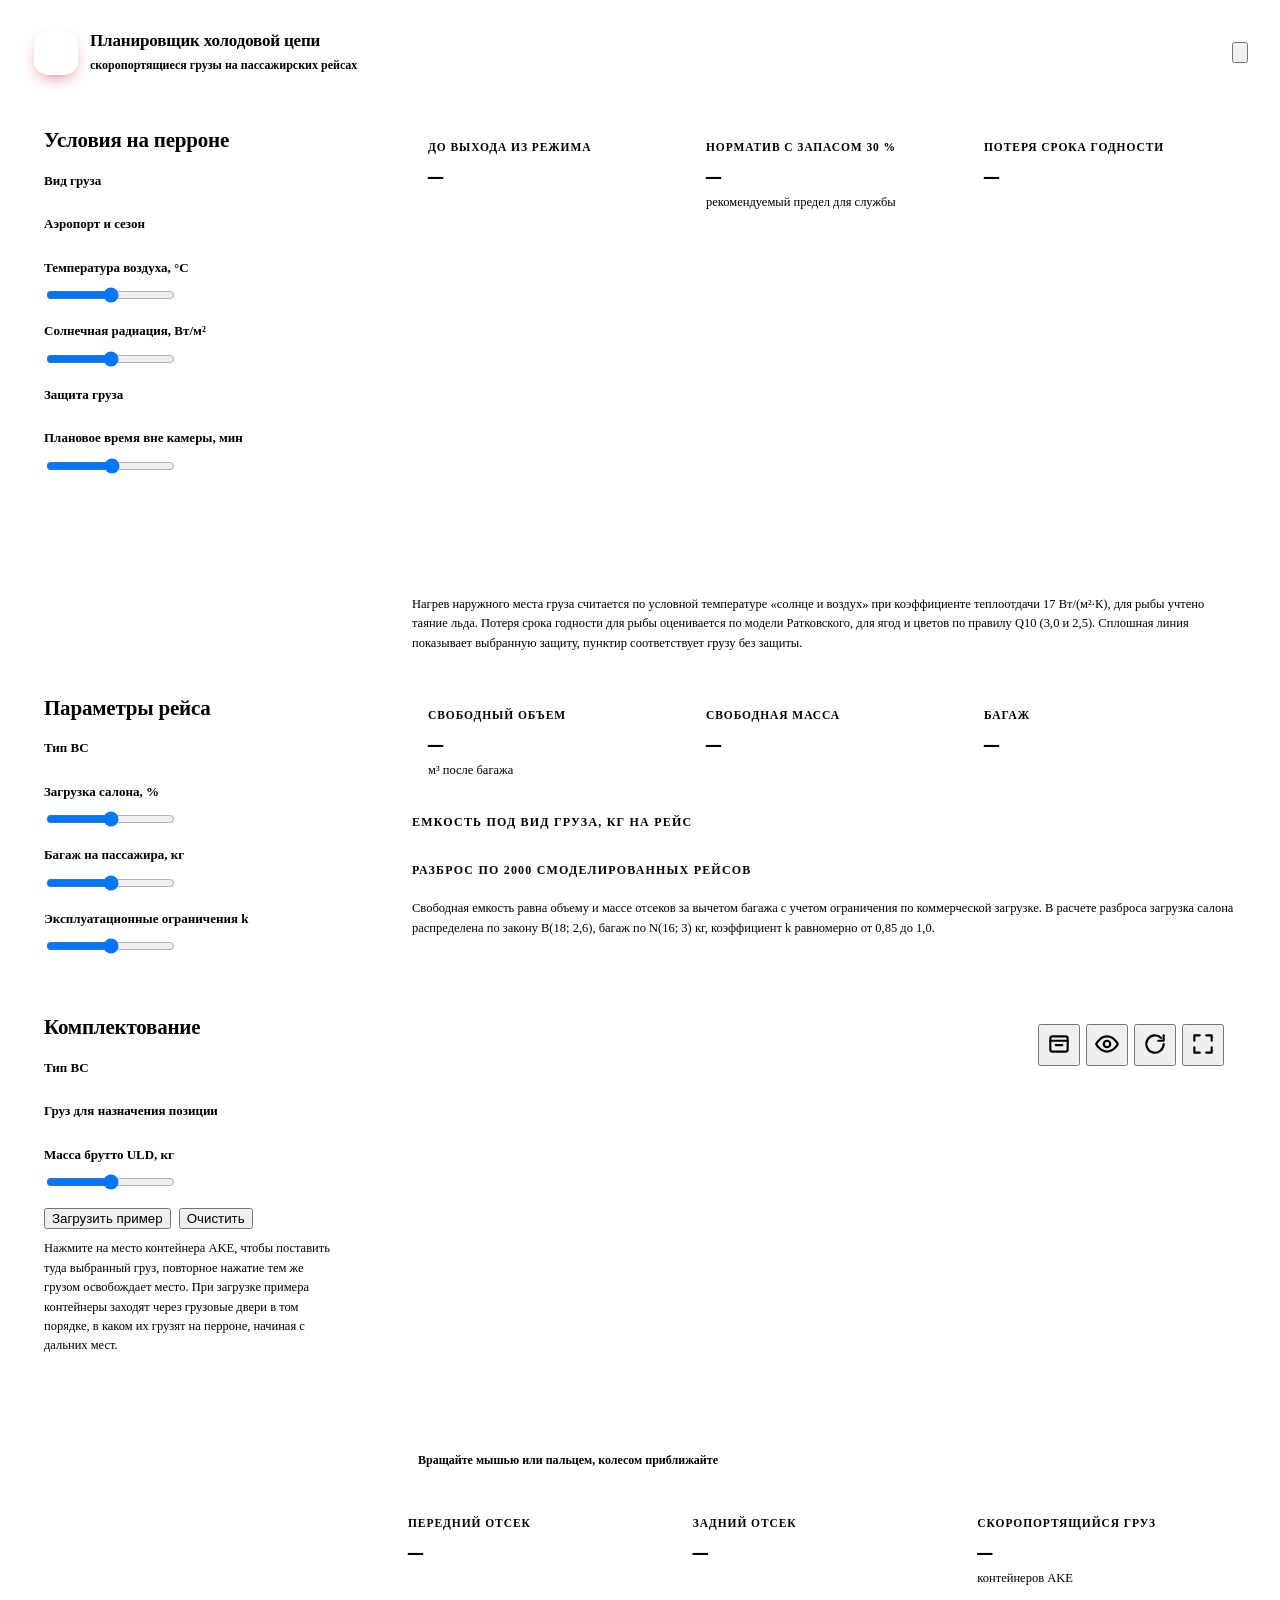
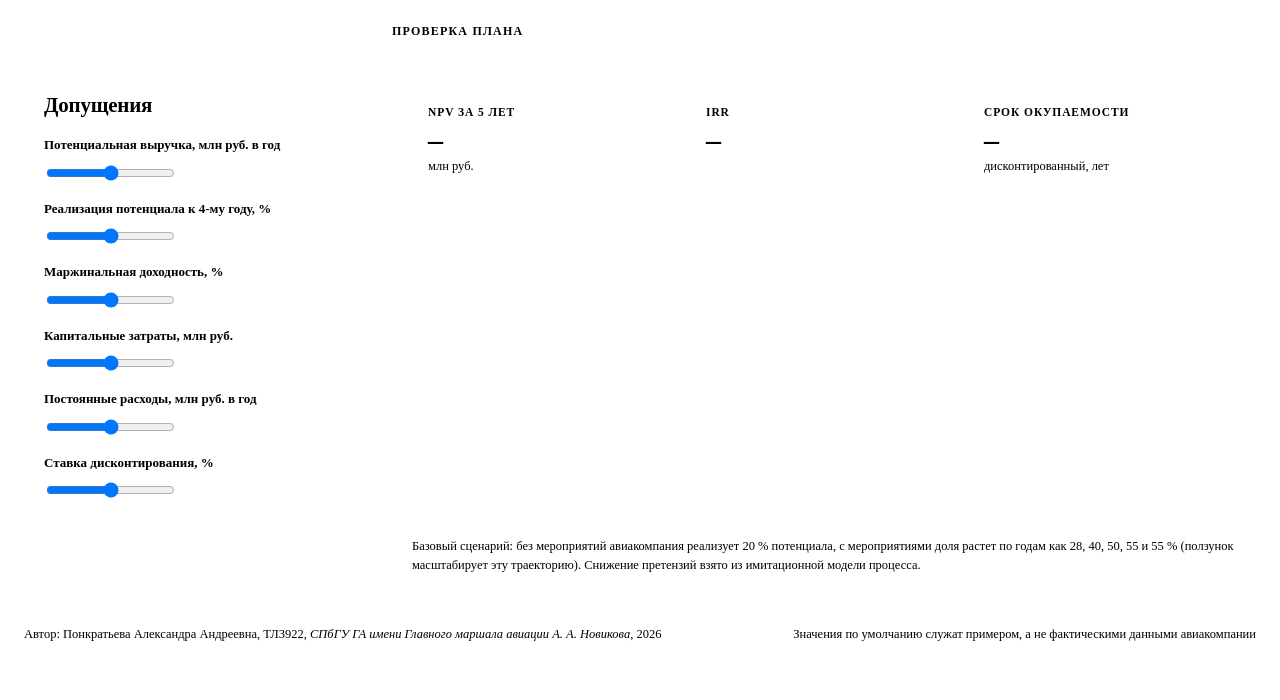
==== planner.html @ 1cc05f83 "Add files via upload" ====
<!doctype html>
<html lang="ru">
<head>
<meta charset="utf-8">
<meta name="viewport" content="width=device-width, initial-scale=1, viewport-fit=cover">
<title>Планировщик холодовой цепи</title>
<meta name="description" content="Допустимое время скоропортящегося груза на перроне, свободная емкость рейса, трехмерный план загрузки с проверкой совместимости и экономика внедрения.">
<link rel="icon" href="favicon.svg" type="image/svg+xml">
<link rel="stylesheet" href="assets/base.css">
<style>
body{background:var(--bg);color:var(--ink);font-size:15px;line-height:1.5;min-height:100vh}
/* мягкий фон, чтобы стеклу было что преломлять */
body::before{content:"";position:fixed;inset:0;z-index:-1;pointer-events:none;
  background:radial-gradient(50% 40% at 10% 0%,var(--bg-2),transparent 70%),radial-gradient(40% 40% at 100% 30%,var(--bg-2),transparent 70%),var(--bg)}
.wrap{max-width:1240px;margin:0 auto;padding:max(14px,env(safe-area-inset-top)) max(16px,env(safe-area-inset-right)) 48px max(16px,env(safe-area-inset-left))}

header.top{position:sticky;top:10px;z-index:20;display:flex;flex-wrap:wrap;align-items:center;justify-content:space-between;gap:12px 18px;
  padding:8px 8px 8px 10px;border-radius:30px;margin-bottom:22px}
.brandlink{display:flex;align-items:center;gap:12px;text-decoration:none;color:inherit;min-width:0}
.badge{width:44px;height:44px;flex:none;border-radius:14px;background:var(--brand);display:grid;place-items:center;box-shadow:0 6px 16px -6px rgba(206,31,44,.7)}
.badge svg{width:34px;height:34px;overflow:visible}
.badge .ring,.badge .flake{fill:none;stroke:var(--brand-ink);stroke-linecap:round;stroke-linejoin:round}
.badge .ring{stroke-width:4.5;stroke-dasharray:100;stroke-dashoffset:100;animation:draw 1.2s .1s cubic-bezier(.65,0,.25,1) forwards}
.badge .flake{stroke-width:3.4;stroke-dasharray:100;stroke-dashoffset:100;animation:draw .9s .5s cubic-bezier(.65,0,.25,1) forwards}
.badge .plane{fill:#fff;transform-box:view-box;transform-origin:32px 32px;animation:orbit 1.3s cubic-bezier(.55,0,.2,1) both}
@keyframes draw{to{stroke-dashoffset:0}}
@keyframes orbit{from{transform:rotate(-360deg)}to{transform:rotate(0)}}
.brandlink .t{font-weight:800;font-size:17px;line-height:1.15;letter-spacing:-.01em}
.brandlink .s{font-size:12px;color:var(--muted);font-weight:600}
.tools{display:flex;gap:8px;align-items:center}
@media (max-width:900px){header.top{position:static;border-radius:26px;flex-wrap:wrap} .brandlink{flex:1} #tabs{order:3;width:100%;justify-content:center}}
@media (max-width:480px){.brandlink .s{display:none}}

section.view{display:grid;grid-template-columns:minmax(270px,350px) minmax(0,1fr);gap:18px}
section.view.wide{grid-template-columns:minmax(270px,330px) minmax(0,1fr)}
@media (max-width:860px){section.view,section.view.wide{grid-template-columns:minmax(0,1fr)}}
.panel{background:var(--panel);border-radius:28px;padding:20px;min-width:0;box-shadow:0 0 0 1px var(--line),0 20px 40px -30px rgba(0,0,0,.35);
  -webkit-backdrop-filter:blur(20px);backdrop-filter:blur(20px)}
.panel h2{font-weight:800;font-size:21px;margin:0 0 14px;letter-spacing:-.01em}
.panel h3{font-weight:700;font-size:12px;margin:20px 0 10px;color:var(--muted);text-transform:uppercase;letter-spacing:.1em}
.field{display:grid;gap:8px;margin-bottom:16px}
.field>label,.field>.lab{font-size:13px;color:var(--muted);font-weight:600}
.field .row{display:flex;gap:12px;align-items:center}
.val{font-size:14px;font-weight:700;min-width:70px;text-align:right}
.gseg.col{display:grid;grid-template-columns:1fr;border-radius:24px}
.gseg.col button{justify-content:flex-start;white-space:normal;text-align:left;line-height:1.25;padding:8px 14px}
.gseg.grid2{display:grid;grid-template-columns:1fr 1fr}
.gseg.grid2 button{justify-content:center}

.kpis{display:grid;grid-template-columns:repeat(auto-fit,minmax(160px,1fr));gap:10px;margin-bottom:16px}
.kpi{border-radius:22px;padding:14px 16px;background:var(--soft)}
.kpi .k{font-size:11.5px;color:var(--muted);text-transform:uppercase;letter-spacing:.08em;font-weight:700}
.kpi .v{font-size:30px;font-weight:800;line-height:1.15;letter-spacing:-.02em;margin-top:2px}
.kpi .s{font-size:12.5px;color:var(--muted);font-weight:500}
.pill{display:inline-block;font-size:12px;font-weight:700;padding:2px 9px;border-radius:999px;margin-left:4px}
.pill.ok{background:var(--ok-soft);color:var(--ok)} .pill.warn{background:var(--warn-soft);color:var(--warn)} .pill.bad{background:var(--bad-soft);color:var(--bad)}
.chart{width:100%;height:auto;display:block}
.chart text{fill:var(--muted);font-family:var(--font);font-size:11.5px;font-weight:600}
.chart .grid{stroke:var(--line);stroke-width:1}
.chart .axis{stroke:var(--line-2);stroke-width:1}
.note{font-size:12.5px;color:var(--muted);margin:10px 0 0;line-height:1.55}
table.t{width:100%;border-collapse:collapse;font-size:13.5px}
table.t th,table.t td{border-bottom:1px solid var(--line);padding:8px 6px;text-align:left;vertical-align:top}
table.t th{font-weight:700;color:var(--muted);font-size:11.5px;text-transform:uppercase;letter-spacing:.06em}
table.t td.n{text-align:right;font-weight:600}
#c-mc th:not(:first-child){text-align:right}
.tw{overflow-x:auto}
.bars{display:grid;gap:12px}
.bar{display:grid;grid-template-columns:150px minmax(0,1fr) 84px;gap:10px;align-items:center;font-size:13.5px;font-weight:500}
.bar small{grid-column:2/4;color:var(--muted);font-size:12px;margin-top:-8px}
@media (max-width:480px){.bar{grid-template-columns:104px minmax(0,1fr) 66px}}
.bar .track{height:12px;background:var(--soft);border-radius:99px;overflow:hidden}
.bar .fill{height:100%;background:var(--ink);border-radius:99px;transition:width .5s cubic-bezier(.3,1.2,.5,1)}
.bar .num{text-align:right;font-weight:700}
.btns{display:flex;flex-wrap:wrap;gap:8px;margin-top:4px}
.issues{list-style:none;padding:0;margin:0;display:grid;gap:8px}
.issues li{font-size:13.5px;padding:10px 14px 10px 16px;border-radius:18px;background:var(--soft);position:relative}
.issues li::before{content:"";position:absolute;left:6px;top:12px;bottom:12px;width:3px;border-radius:3px;background:var(--line-2)}
.issues li.bad::before{background:var(--bad)} .issues li.warn::before{background:var(--warn)} .issues li.ok::before{background:var(--ok)}

/* ---------- трехмерный вид ---------- */
.viewer{position:relative;border-radius:24px;overflow:hidden;background:radial-gradient(120% 90% at 50% 0%,var(--panel-solid),var(--bg) 80%);
  box-shadow:0 0 0 1px var(--line);aspect-ratio:16/9;min-height:360px}
.viewer:fullscreen{border-radius:0;aspect-ratio:auto}
.viewer canvas{position:absolute;inset:0;width:100%;height:100%;display:block;touch-action:none;cursor:grab}
.viewer canvas.grabbing{cursor:grabbing}
.vbar{position:absolute;left:12px;right:12px;top:12px;display:flex;justify-content:space-between;gap:8px;pointer-events:none;flex-wrap:wrap}
.vbar>*{pointer-events:auto}
.vbar .gseg button{min-height:34px;padding:0 13px;font-size:13px}
.vtools{display:flex;gap:6px}
.vtools .gbtn.icon{width:42px;min-height:42px}
.vhint{position:absolute;left:14px;bottom:12px;font-size:12px;font-weight:600;color:var(--muted);pointer-events:none;padding:6px 12px;border-radius:99px}
.vlabel{position:absolute;left:0;top:0;pointer-events:none;font-size:11.5px;font-weight:700;letter-spacing:.04em;white-space:nowrap;
  padding:4px 10px;border-radius:99px;color:var(--ink);transform:translate(-50%,-50%);transition:opacity .2s}
.vtip{position:absolute;left:0;top:0;pointer-events:none;padding:8px 14px;border-radius:16px;font-size:13px;font-weight:600;line-height:1.35;
  transform:translate(14px,-110%);opacity:0;transition:opacity .15s;max-width:240px}
.vtip b{font-weight:800}
.vtip.on{opacity:1}
.vnote{position:absolute;right:14px;bottom:12px;font-size:12px;font-weight:600;color:var(--muted);padding:6px 12px;border-radius:99px;max-width:60%;text-align:right}
@media (max-width:560px){.vhint{display:none}.viewer{aspect-ratio:4/5}}

footer{margin-top:30px;color:var(--muted);font-size:12.5px;display:flex;flex-wrap:wrap;gap:6px 20px;justify-content:space-between}
footer i{font-style:italic}
</style>
</head>
<body>
<div class="wrap">
  <header class="top glass">
    <a class="brandlink" href="index.html" title="На первую страницу">
      <span class="badge"><svg viewBox="0 0 64 64" aria-hidden="true">
        <path class="ring" pathLength="100" d="M44 11.22 A24 24 0 1 1 20 11.22"/>
        <path class="flake" pathLength="100" d="M32 19 L32 45 M20.74 25.5 L43.26 38.5 M43.26 25.5 L20.74 38.5 M32 40 L34.81 43.12 M32 40 L29.19 43.12 M25.07 36 L23.77 39.99 M25.07 36 L20.96 35.13 M25.07 28 L20.96 28.87 M25.07 28 L23.77 24.01 M32 24 L29.19 20.88 M32 24 L34.81 20.88 M38.93 28 L40.23 24.01 M38.93 28 L43.04 28.87 M38.93 36 L43.04 35.13 M38.93 36 L40.23 39.99"/>
        <g class="plane"><path transform="translate(32 8)" d="M6 0 C6 -.8 5 -1 4 -1 L1 -1 L-2.5 -6 L-4 -6 L-2 -1 L-4.5 -1 L-6 -3 L-7 -3 L-6 0 L-7 3 L-6 3 L-4.5 1 L-2 1 L-4 6 L-2.5 6 L1 1 L4 1 C5 1 6 .8 6 0Z"/></g>
      </svg></span>
      <span><span class="t">Планировщик холодовой цепи</span><br><span class="s">скоропортящиеся грузы на пассажирских рейсах</span></span>
    </a>
    <nav id="tabs" aria-label="Разделы"></nav>
    <div class="tools">
      <button class="gbtn glass icon" id="themeBtn" type="button" title="Светлая или темная тема" aria-label="Переключить тему">
        <svg viewBox="0 0 24 24" fill="none" stroke="currentColor" stroke-width="2" stroke-linecap="round"><circle cx="12" cy="12" r="8"/><path d="M12 4a8 8 0 0 0 0 16z" fill="currentColor"/></svg>
      </button>
    </div>
  </header>

  <!-- ===================== ПЕРРОН ===================== -->
  <section class="view" id="v-apron">
    <div class="panel">
      <h2>Условия на перроне</h2>
      <div class="field"><span class="lab">Вид груза</span><div id="a-prod" class="col"></div></div>
      <div class="field"><span class="lab">Аэропорт и сезон</span><div id="a-clim" class="col"></div></div>
      <div class="field"><label for="a-t">Температура воздуха, °С</label><div class="row"><input id="a-t" type="range" min="-45" max="45" step="1"><span class="val" id="a-t-v"></span></div></div>
      <div class="field"><label for="a-g">Солнечная радиация, Вт/м²</label><div class="row"><input id="a-g" type="range" min="0" max="1000" step="50"><span class="val" id="a-g-v"></span></div></div>
      <div class="field"><span class="lab">Защита груза</span><div id="a-prot" class="col"></div></div>
      <div class="field"><label for="a-exp">Плановое время вне камеры, мин</label><div class="row"><input id="a-exp" type="range" min="5" max="240" step="5"><span class="val" id="a-exp-v"></span></div></div>
    </div>
    <div class="panel">
      <div class="kpis">
        <div class="kpi"><div class="k">До выхода из режима</div><div class="v" id="a-k1">–</div><div class="s" id="a-k1s"></div></div>
        <div class="kpi"><div class="k">Норматив с запасом 30 %</div><div class="v" id="a-k2">–</div><div class="s">рекомендуемый предел для службы</div></div>
        <div class="kpi"><div class="k">Потеря срока годности</div><div class="v" id="a-k3">–</div><div class="s" id="a-k3s"></div></div>
      </div>
      <svg class="chart" id="a-chart" viewBox="0 0 720 300" role="img" aria-label="Температура продукта во времени"></svg>
      <p class="note">Нагрев наружного места груза считается по условной температуре «солнце и воздух» при коэффициенте теплоотдачи 17 Вт/(м²·К), для рыбы учтено таяние льда. Потеря срока годности для рыбы оценивается по модели Ратковского, для ягод и цветов по правилу Q10 (3,0 и 2,5). Сплошная линия показывает выбранную защиту, пунктир соответствует грузу без защиты.</p>
    </div>
  </section>

  <!-- ===================== ЕМКОСТЬ ===================== -->
  <section class="view" id="v-capacity" hidden>
    <div class="panel">
      <h2>Параметры рейса</h2>
      <div class="field"><span class="lab">Тип ВС</span><div id="c-ac" class="grid2"></div></div>
      <div class="field"><label for="c-lf">Загрузка салона, %</label><div class="row"><input id="c-lf" type="range" min="40" max="100" step="1"><span class="val" id="c-lf-v"></span></div></div>
      <div class="field"><label for="c-bag">Багаж на пассажира, кг</label><div class="row"><input id="c-bag" type="range" min="5" max="25" step="0.5"><span class="val" id="c-bag-v"></span></div></div>
      <div class="field"><label for="c-k">Эксплуатационные ограничения k</label><div class="row"><input id="c-k" type="range" min="0.7" max="1" step="0.01"><span class="val" id="c-k-v"></span></div></div>
      <p class="note" id="c-src"></p>
    </div>
    <div class="panel">
      <div class="kpis">
        <div class="kpi"><div class="k">Свободный объем</div><div class="v" id="c-k1">–</div><div class="s">м³ после багажа</div></div>
        <div class="kpi"><div class="k">Свободная масса</div><div class="v" id="c-k2">–</div><div class="s" id="c-k2s"></div></div>
        <div class="kpi"><div class="k">Багаж</div><div class="v" id="c-k3">–</div><div class="s" id="c-k3s"></div></div>
      </div>
      <h3>Емкость под вид груза, кг на рейс</h3>
      <div class="bars" id="c-bars"></div>
      <h3>Разброс по 2000 смоделированных рейсов</h3>
      <div class="tw"><table class="t" id="c-mc"></table></div>
      <p class="note">Свободная емкость равна объему и массе отсеков за вычетом багажа с учетом ограничения по коммерческой загрузке. В расчете разброса загрузка салона распределена по закону B(18; 2,6), багаж по N(16; 3) кг, коэффициент k равномерно от 0,85 до 1,0.</p>
    </div>
  </section>

  <!-- ===================== ПЛАН ОТСЕКА ===================== -->
  <section class="view wide" id="v-hold" hidden>
    <div class="panel">
      <h2>Комплектование</h2>
      <div class="field"><span class="lab">Тип ВС</span><div id="h-ac" class="grid2"></div></div>
      <div class="field"><span class="lab">Груз для назначения позиции</span><div id="h-pal" class="col"></div></div>
      <div class="field"><label for="h-kg">Масса брутто ULD, кг</label><div class="row"><input id="h-kg" type="range" min="50" max="1588" step="10"><span class="val" id="h-kg-v"></span></div></div>
      <div class="btns"><button class="gbtn glass solid" id="h-sample" type="button">Загрузить пример</button><button class="gbtn glass" id="h-clear" type="button">Очистить</button></div>
      <p class="note">Нажмите на место контейнера AKE, чтобы поставить туда выбранный груз, повторное нажатие тем же грузом освобождает место. При загрузке примера контейнеры заходят через грузовые двери в том порядке, в каком их грузят на перроне, начиная с дальних мест.</p>
    </div>
    <div class="panel">
      <div class="viewer" id="viewer">
        <canvas id="hold3d" aria-label="Трехмерная модель самолета с позициями контейнеров"></canvas>
        <div class="vbar">
          <div id="v-preset"></div>
          <div class="vtools">
            <button class="gbtn glass icon" id="v-doors" type="button" aria-pressed="false" title="Грузовые двери" aria-label="Открыть или закрыть грузовые двери">
              <svg viewBox="0 0 24 24" fill="none" stroke="currentColor" stroke-width="2" stroke-linecap="round" stroke-linejoin="round"><rect x="4" y="5" width="16" height="14" rx="2"/><path d="M4 9h16M9 13h6"/></svg></button>
            <button class="gbtn glass icon" id="v-xray" type="button" aria-pressed="true" title="Прозрачный фюзеляж" aria-label="Прозрачный фюзеляж">
              <svg viewBox="0 0 24 24" fill="none" stroke="currentColor" stroke-width="2" stroke-linecap="round" stroke-linejoin="round"><path d="M2 12s3.5-7 10-7 10 7 10 7-3.5 7-10 7S2 12 2 12z"/><circle cx="12" cy="12" r="3"/></svg></button>
            <button class="gbtn glass icon" id="v-spin" type="button" aria-pressed="false" title="Автоповорот" aria-label="Автоповорот">
              <svg viewBox="0 0 24 24" fill="none" stroke="currentColor" stroke-width="2" stroke-linecap="round" stroke-linejoin="round"><path d="M20 12a8 8 0 1 1-2.3-5.6"/><path d="M20 4v5h-5"/></svg></button>
            <button class="gbtn glass icon" id="v-full" type="button" title="Во весь экран" aria-label="Во весь экран">
              <svg viewBox="0 0 24 24" fill="none" stroke="currentColor" stroke-width="2" stroke-linecap="round" stroke-linejoin="round"><path d="M4 9V4h5M20 9V4h-5M4 15v5h5M20 15v5h-5"/></svg></button>
          </div>
        </div>
        <div class="vhint glass">Вращайте мышью или пальцем, колесом приближайте</div>
        <div class="vnote glass" id="v-note" hidden></div>
        <div class="vtip glass" id="v-tip"></div>
        <div id="v-labels"></div>
      </div>
      <div class="kpis" style="margin-top:14px">
        <div class="kpi"><div class="k">Передний отсек</div><div class="v" id="h-k1">–</div><div class="s" id="h-k1s"></div></div>
        <div class="kpi"><div class="k">Задний отсек</div><div class="v" id="h-k2">–</div><div class="s" id="h-k2s"></div></div>
        <div class="kpi"><div class="k">Скоропортящийся груз</div><div class="v" id="h-k3">–</div><div class="s">контейнеров AKE</div></div>
      </div>
      <h3>Проверка плана</h3>
      <ul class="issues" id="h-issues"></ul>
    </div>
  </section>

  <!-- ===================== ЭКОНОМИКА ===================== -->
  <section class="view" id="v-econ" hidden>
    <div class="panel">
      <h2>Допущения</h2>
      <div class="field"><label for="e-pot">Потенциальная выручка, млн руб. в год</label><div class="row"><input id="e-pot" type="range" min="30" max="200" step="1"><span class="val" id="e-pot-v"></span></div></div>
      <div class="field"><label for="e-real">Реализация потенциала к 4-му году, %</label><div class="row"><input id="e-real" type="range" min="25" max="90" step="1"><span class="val" id="e-real-v"></span></div></div>
      <div class="field"><label for="e-m">Маржинальная доходность, %</label><div class="row"><input id="e-m" type="range" min="20" max="70" step="1"><span class="val" id="e-m-v"></span></div></div>
      <div class="field"><label for="e-capex">Капитальные затраты, млн руб.</label><div class="row"><input id="e-capex" type="range" min="3" max="20" step="0.1"><span class="val" id="e-capex-v"></span></div></div>
      <div class="field"><label for="e-opex">Постоянные расходы, млн руб. в год</label><div class="row"><input id="e-opex" type="range" min="1" max="10" step="0.1"><span class="val" id="e-opex-v"></span></div></div>
      <div class="field"><label for="e-r">Ставка дисконтирования, %</label><div class="row"><input id="e-r" type="range" min="10" max="30" step="0.5"><span class="val" id="e-r-v"></span></div></div>
    </div>
    <div class="panel">
      <div class="kpis">
        <div class="kpi"><div class="k">NPV за 5 лет</div><div class="v" id="e-k1">–</div><div class="s">млн руб.</div></div>
        <div class="kpi"><div class="k">IRR</div><div class="v" id="e-k2">–</div><div class="s" id="e-k2s"></div></div>
        <div class="kpi"><div class="k">Срок окупаемости</div><div class="v" id="e-k3">–</div><div class="s">дисконтированный, лет</div></div>
      </div>
      <svg class="chart" id="e-chart" viewBox="0 0 720 280" role="img" aria-label="Накопленный дисконтированный денежный поток"></svg>
      <div class="tw"><table class="t" id="e-tab"></table></div>
      <p class="note">Базовый сценарий: без мероприятий авиакомпания реализует 20 % потенциала, с мероприятиями доля растет по годам как 28, 40, 50, 55 и 55 % (ползунок масштабирует эту траекторию). Снижение претензий взято из имитационной модели процесса.</p>
    </div>
  </section>

  <footer>
    <span>Автор: Понкратьева Александра Андреевна, ТЛ3922, <i>СПбГУ ГА имени Главного маршала авиации А.&nbsp;А.&nbsp;Новикова</i>, 2026</span>
    <span>Значения по умолчанию служат примером, а не фактическими данными авиакомпании</span>
  </footer>
</div>

<script src="vendor/three.min.js"></script>
<script>window.THREE||document.write('<script src="https://cdnjs.cloudflare.com/ajax/libs/three.js/r128/three.min.js"><\/script>')</script>
<script src="assets/glass.js"></script>
<script src="assets/hold3d.js"></script>
<script src="assets/app.js"></script>
</body>
</html>
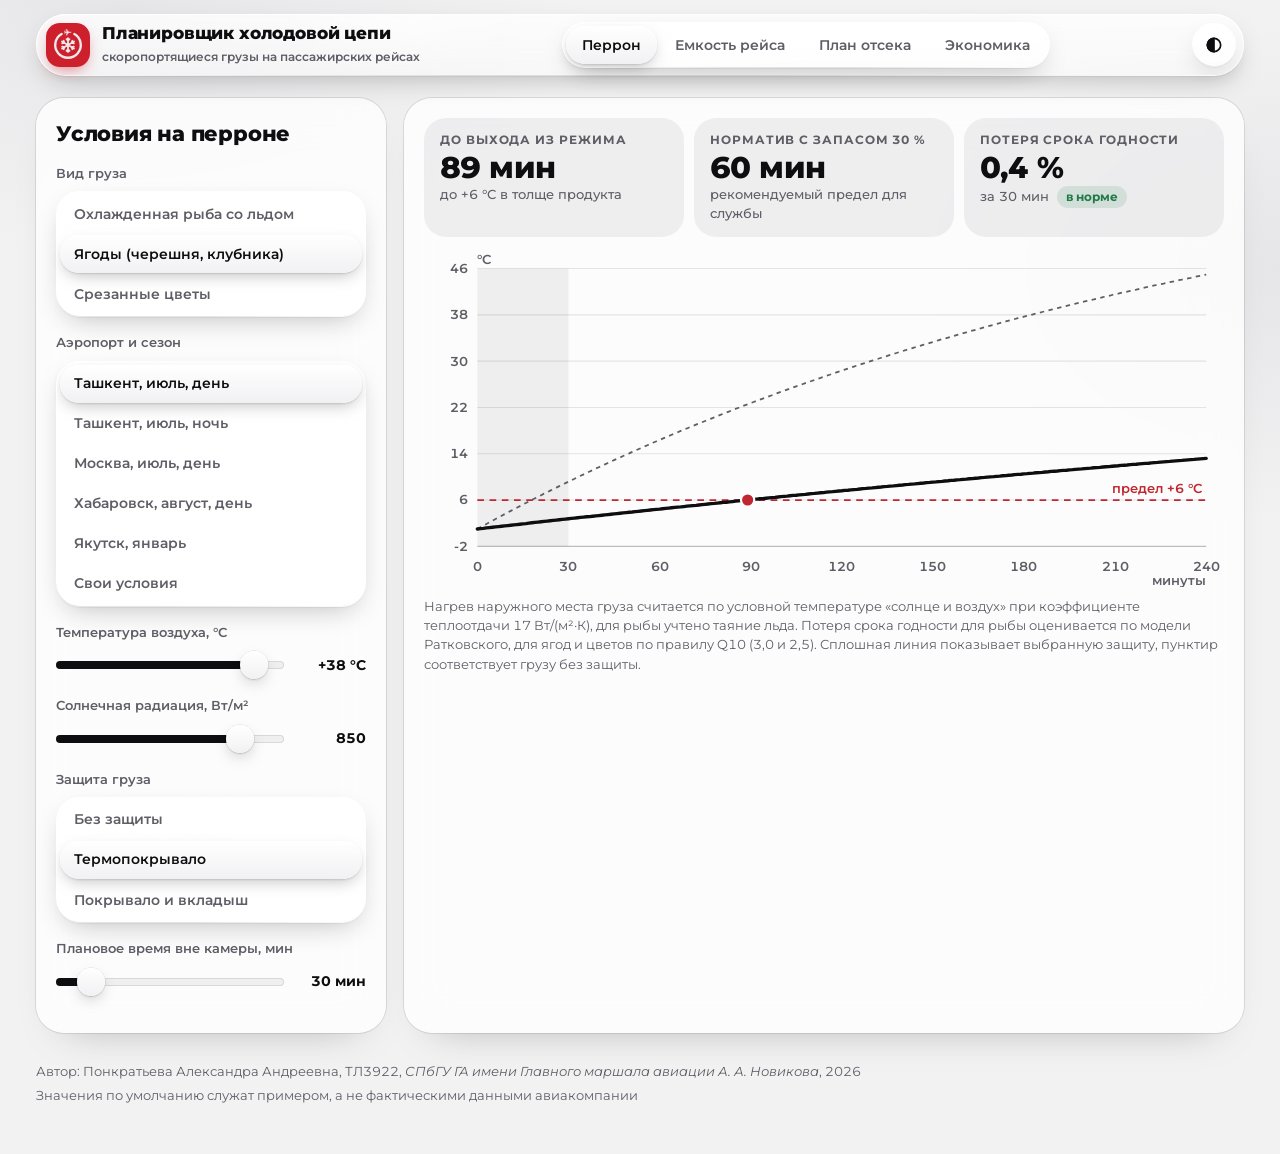
==== commit 2a0a2af8: "Add files via upload" ====
--- a/planner.html
+++ b/planner.html
@@ -63,6 +63,7 @@
 table.t th,table.t td{border-bottom:1px solid var(--line);padding:8px 6px;text-align:left;vertical-align:top}
 table.t th{font-weight:700;color:var(--muted);font-size:11.5px;text-transform:uppercase;letter-spacing:.06em}
 table.t td.n{text-align:right;font-weight:600}
+table.t th.n{text-align:right}
 #c-mc th:not(:first-child){text-align:right}
 .tw{overflow-x:auto}
 .bars{display:grid;gap:12px}
@@ -164,7 +165,7 @@
       <div class="bars" id="c-bars"></div>
       <h3>Разброс по 2000 смоделированных рейсов</h3>
       <div class="tw"><table class="t" id="c-mc"></table></div>
-      <p class="note">Свободная емкость равна объему и массе отсеков за вычетом багажа с учетом ограничения по коммерческой загрузке. В расчете разброса загрузка салона распределена по закону B(18; 2,6), багаж по N(16; 3) кг, коэффициент k равномерно от 0,85 до 1,0.</p>
+      <p class="note">Свободная емкость равна объему и массе отсеков за вычетом багажа с учетом ограничения по коммерческой загрузке. В расчете разброса загрузка салона распределена по закону B(18; 2,6), багаж по N(16; 3) кг, коэффициент k равномерно от 0,85 до 1,0. Плотность груза принята как в модели работы (рыба 350, ягоды и фрукты 220, цветы 110 кг/м³). По учетным данным авиакомпании за 2024–2026 годы фактическая плотность цветов около 143 кг/м³, поэтому на рейсах, где цветы упираются в объем, реальная емкость под них примерно на 30 % выше расчетной.</p>
     </div>
   </section>
 
@@ -213,11 +214,11 @@
   <section class="view" id="v-econ" hidden>
     <div class="panel">
       <h2>Допущения</h2>
-      <div class="field"><label for="e-pot">Потенциальная выручка, млн руб. в год</label><div class="row"><input id="e-pot" type="range" min="30" max="200" step="1"><span class="val" id="e-pot-v"></span></div></div>
+      <div class="field"><label for="e-pot">Потенциальная выручка, млн руб. в год</label><div class="row"><input id="e-pot" type="range" min="30" max="200" step="0.1"><span class="val" id="e-pot-v"></span></div></div>
       <div class="field"><label for="e-real">Реализация потенциала к 4-му году, %</label><div class="row"><input id="e-real" type="range" min="25" max="90" step="1"><span class="val" id="e-real-v"></span></div></div>
       <div class="field"><label for="e-m">Маржинальная доходность, %</label><div class="row"><input id="e-m" type="range" min="20" max="70" step="1"><span class="val" id="e-m-v"></span></div></div>
-      <div class="field"><label for="e-capex">Капитальные затраты, млн руб.</label><div class="row"><input id="e-capex" type="range" min="3" max="20" step="0.1"><span class="val" id="e-capex-v"></span></div></div>
-      <div class="field"><label for="e-opex">Постоянные расходы, млн руб. в год</label><div class="row"><input id="e-opex" type="range" min="1" max="10" step="0.1"><span class="val" id="e-opex-v"></span></div></div>
+      <div class="field"><label for="e-capex">Капитальные затраты, млн руб.</label><div class="row"><input id="e-capex" type="range" min="3" max="20" step="0.005"><span class="val" id="e-capex-v"></span></div></div>
+      <div class="field"><label for="e-opex">Постоянные расходы, млн руб. в год</label><div class="row"><input id="e-opex" type="range" min="1" max="10" step="0.01"><span class="val" id="e-opex-v"></span></div></div>
       <div class="field"><label for="e-r">Ставка дисконтирования, %</label><div class="row"><input id="e-r" type="range" min="10" max="30" step="0.5"><span class="val" id="e-r-v"></span></div></div>
     </div>
     <div class="panel">
--- a/assets/base.css
+++ b/assets/base.css
@@ -0,0 +1,146 @@
+/* ============================================================
+   Общие стили: шрифт, цвета, «жидкое стекло», переключатели
+   Шрифт Montserrat (SIL Open Font License 1.1), см. fonts/OFL-Montserrat.txt
+   ============================================================ */
+@font-face{font-family:"Montserrat";font-style:normal;font-weight:100 900;font-display:swap;
+  src:url("fonts/montserrat-cyrillic-wght-normal.woff2") format("woff2-variations"),url("fonts/montserrat-cyrillic-wght-normal.woff2") format("woff2");
+  unicode-range:U+0301,U+0400-045F,U+0490-0491,U+04B0-04B1,U+2116}
+@font-face{font-family:"Montserrat";font-style:normal;font-weight:100 900;font-display:swap;
+  src:url("fonts/montserrat-latin-wght-normal.woff2") format("woff2-variations"),url("fonts/montserrat-latin-wght-normal.woff2") format("woff2");
+  unicode-range:U+0000-00FF,U+0131,U+0152-0153,U+02BB-02BC,U+02C6,U+02DA,U+02DC,U+0304,U+0308,U+0329,U+2000-206F,U+20AC,U+2122,U+2191,U+2193,U+2212,U+2215,U+FEFF,U+FFFD}
+@font-face{font-family:"Montserrat";font-style:italic;font-weight:100 900;font-display:swap;
+  src:url("fonts/montserrat-cyrillic-wght-italic.woff2") format("woff2-variations"),url("fonts/montserrat-cyrillic-wght-italic.woff2") format("woff2");
+  unicode-range:U+0301,U+0400-045F,U+0490-0491,U+04B0-04B1,U+2116}
+@font-face{font-family:"Montserrat";font-style:italic;font-weight:100 900;font-display:swap;
+  src:url("fonts/montserrat-latin-wght-italic.woff2") format("woff2-variations"),url("fonts/montserrat-latin-wght-italic.woff2") format("woff2");
+  unicode-range:U+0000-00FF,U+0131,U+0152-0153,U+02BB-02BC,U+02C6,U+02DA,U+02DC,U+0304,U+0308,U+0329,U+2000-206F,U+20AC,U+2122,U+2191,U+2193,U+2212,U+2215,U+FEFF,U+FFFD}
+
+:root{
+  --font:"Montserrat",system-ui,-apple-system,"Segoe UI",Roboto,Arial,sans-serif;
+  --brand:#CE1F2C; --brand-deep:#9E1420; --brand-ink:#EAEAEA;
+  /* светлая (белая) тема */
+  --bg:#F2F2F3; --bg-2:#E6E6E8; --panel:rgba(255,255,255,.78); --panel-solid:#FFFFFF;
+  --ink:#0E0E10; --muted:#5E5E66; --line:rgba(14,14,16,.10); --line-2:rgba(14,14,16,.18);
+  --accent:#0E0E10; --accent-ink:#FFFFFF; --soft:rgba(14,14,16,.06);
+  --ok:#1F7A47; --warn:#9A6408; --bad:#C0272F;
+  --ok-soft:rgba(31,122,71,.12); --warn-soft:rgba(154,100,8,.13); --bad-soft:rgba(192,39,47,.12);
+  --glass-bg:linear-gradient(180deg,rgba(255,255,255,.78),rgba(255,255,255,.46));
+  --glass-rim:rgba(255,255,255,.95); --glass-rim-2:rgba(14,14,16,.10);
+  --glass-shadow:0 1px 1px rgba(0,0,0,.05),0 10px 28px -10px rgba(0,0,0,.28);
+  --glass-hi:rgba(255,255,255,.85);
+  --thumb-bg:linear-gradient(180deg,#FFFFFF,#F1F1F3);
+  --thumb-shadow:0 1px 2px rgba(0,0,0,.12),0 6px 16px -4px rgba(0,0,0,.25);
+  color-scheme:light;
+}
+/* темная тема: черно-белая */
+@media (prefers-color-scheme:dark){:root:not([data-theme="light"]){
+  --bg:#08080A; --bg-2:#141417; --panel:rgba(24,24,27,.72); --panel-solid:#141417;
+  --ink:#F3F3F4; --muted:#A1A1AA; --line:rgba(255,255,255,.10); --line-2:rgba(255,255,255,.20);
+  --accent:#F3F3F4; --accent-ink:#08080A; --soft:rgba(255,255,255,.07);
+  --ok:#6FCF97; --warn:#E8B04B; --bad:#FF6B6B;
+  --ok-soft:rgba(111,207,151,.14); --warn-soft:rgba(232,176,75,.14); --bad-soft:rgba(255,107,107,.14);
+  --glass-bg:linear-gradient(180deg,rgba(255,255,255,.14),rgba(255,255,255,.04));
+  --glass-rim:rgba(255,255,255,.38); --glass-rim-2:rgba(255,255,255,.06);
+  --glass-shadow:0 1px 1px rgba(0,0,0,.4),0 12px 30px -10px rgba(0,0,0,.7);
+  --glass-hi:rgba(255,255,255,.35);
+  --thumb-bg:linear-gradient(180deg,#56565C,#323237);
+  --thumb-shadow:0 1px 2px rgba(0,0,0,.5),0 8px 18px -6px rgba(0,0,0,.8);
+  color-scheme:dark}}
+:root[data-theme="dark"]{
+  --bg:#08080A; --bg-2:#141417; --panel:rgba(24,24,27,.72); --panel-solid:#141417;
+  --ink:#F3F3F4; --muted:#A1A1AA; --line:rgba(255,255,255,.10); --line-2:rgba(255,255,255,.20);
+  --accent:#F3F3F4; --accent-ink:#08080A; --soft:rgba(255,255,255,.07);
+  --ok:#6FCF97; --warn:#E8B04B; --bad:#FF6B6B;
+  --ok-soft:rgba(111,207,151,.14); --warn-soft:rgba(232,176,75,.14); --bad-soft:rgba(255,107,107,.14);
+  --glass-bg:linear-gradient(180deg,rgba(255,255,255,.14),rgba(255,255,255,.04));
+  --glass-rim:rgba(255,255,255,.38); --glass-rim-2:rgba(255,255,255,.06);
+  --glass-shadow:0 1px 1px rgba(0,0,0,.4),0 12px 30px -10px rgba(0,0,0,.7);
+  --glass-hi:rgba(255,255,255,.35);
+  --thumb-bg:linear-gradient(180deg,#56565C,#323237);
+  --thumb-shadow:0 1px 2px rgba(0,0,0,.5),0 8px 18px -6px rgba(0,0,0,.8);
+  color-scheme:dark}
+
+*{box-sizing:border-box}
+html,body{margin:0}
+[hidden]{display:none!important}
+body{font-family:var(--font);font-feature-settings:"tnum" 1,"lnum" 1}
+button,input,select,textarea{font:inherit;color:inherit}
+
+/* ---------- жидкое стекло ---------- */
+.glass{
+  position:relative;isolation:isolate;
+  background:var(--glass-bg);
+  -webkit-backdrop-filter:blur(14px) saturate(180%);backdrop-filter:blur(14px) saturate(180%);
+  border-radius:999px;
+  box-shadow:inset 0 1px 0 var(--glass-hi),inset 0 -1px 0 var(--glass-rim-2),var(--glass-shadow);
+}
+.glass::before{ /* блик, следующий за указателем */
+  content:"";position:absolute;inset:0;border-radius:inherit;pointer-events:none;z-index:-1;
+  background:radial-gradient(160px 90px at var(--mx,30%) var(--my,0%),var(--glass-hi),transparent 70%);
+  opacity:.55;transition:opacity .3s;
+}
+.glass::after{ /* светлый ободок */
+  content:"";position:absolute;inset:0;border-radius:inherit;pointer-events:none;padding:1px;
+  background:linear-gradient(135deg,var(--glass-rim),transparent 38%,transparent 62%,var(--glass-rim));
+  -webkit-mask:linear-gradient(#000 0 0) content-box,linear-gradient(#000 0 0);-webkit-mask-composite:xor;
+  mask:linear-gradient(#000 0 0) content-box exclude,linear-gradient(#000 0 0);
+}
+
+/* кнопки */
+.gbtn{
+  display:inline-flex;align-items:center;justify-content:center;gap:8px;
+  min-height:44px;padding:0 20px;border:0;cursor:pointer;
+  font-weight:650;font-size:14.5px;letter-spacing:.01em;color:var(--ink);text-decoration:none;
+  transition:transform .35s cubic-bezier(.3,1.7,.5,1),box-shadow .2s;
+  -webkit-tap-highlight-color:transparent;user-select:none;touch-action:manipulation;
+}
+.gbtn:hover::before{opacity:.9}
+.gbtn:active,.gbtn.pressed{transform:scale(1.06)}
+.gbtn.icon{width:44px;padding:0;border-radius:50%}
+.gbtn.icon svg{width:20px;height:20px}
+.gbtn.solid{background:var(--accent);color:var(--accent-ink)}
+.gbtn[aria-pressed="true"]{background:var(--accent);color:var(--accent-ink)}
+.gbtn:focus-visible,.gseg button:focus-visible,input[type=range]:focus-visible{outline:2px solid var(--ink);outline-offset:3px}
+
+/* ---------- сегментный переключатель со «стеклянным» бегунком ----------
+   бегунок можно схватить и вести пальцем или мышью, он прилипает к ближайшему варианту */
+.gseg{
+  position:relative;display:flex;flex-wrap:wrap;gap:2px;padding:4px;border-radius:26px;
+  touch-action:pan-y;user-select:none;-webkit-user-select:none;
+}
+.gseg.tabs{border-radius:999px}
+.gseg button{
+  position:relative;z-index:1;border:0;background:transparent;cursor:pointer;
+  min-height:38px;padding:0 16px;border-radius:999px;font-weight:600;font-size:13.5px;color:var(--muted);
+  display:inline-flex;align-items:center;gap:8px;white-space:nowrap;transition:color .25s;
+  -webkit-tap-highlight-color:transparent;
+}
+.gseg button[aria-checked="true"],.gseg button.near{color:var(--ink)}
+.gseg button:hover{color:var(--ink)}
+.gseg .gthumb{
+  position:absolute;left:0;top:0;z-index:0;border-radius:999px;pointer-events:none;
+  background:var(--thumb-bg);box-shadow:inset 0 1px 0 rgba(255,255,255,.9),var(--thumb-shadow);
+  transition:transform .45s cubic-bezier(.3,1.35,.45,1),width .45s cubic-bezier(.3,1.35,.45,1),height .3s;
+  will-change:transform;
+}
+.gseg.dragging .gthumb{transition:width .2s,height .2s;box-shadow:inset 0 1px 0 rgba(255,255,255,.9),0 14px 30px -6px rgba(0,0,0,.35)}
+.gseg.dragging{cursor:grabbing}
+.gseg .sw{width:12px;height:12px;border-radius:50%;flex:none;box-shadow:0 0 0 1px rgba(0,0,0,.25) inset}
+
+/* ---------- ползунки ---------- */
+input[type=range]{
+  -webkit-appearance:none;appearance:none;width:100%;height:30px;background:transparent;margin:0;cursor:pointer;
+  --p:50%;touch-action:pan-y;
+}
+input[type=range]::-webkit-slider-runnable-track{height:8px;border-radius:99px;
+  background:linear-gradient(90deg,var(--ink) 0 var(--p),var(--soft) var(--p) 100%);box-shadow:inset 0 0 0 1px var(--line)}
+input[type=range]::-moz-range-track{height:8px;border-radius:99px;background:var(--soft);box-shadow:inset 0 0 0 1px var(--line)}
+input[type=range]::-moz-range-progress{height:8px;border-radius:99px;background:var(--ink)}
+input[type=range]::-webkit-slider-thumb{-webkit-appearance:none;width:28px;height:28px;margin-top:-10px;border-radius:50%;border:0;
+  background:var(--thumb-bg);box-shadow:inset 0 1px 0 rgba(255,255,255,.95),0 0 0 .5px rgba(0,0,0,.12),var(--thumb-shadow);
+  transition:transform .3s cubic-bezier(.3,1.7,.5,1)}
+input[type=range]:active::-webkit-slider-thumb{transform:scale(1.22)}
+input[type=range]::-moz-range-thumb{width:28px;height:28px;border-radius:50%;border:0;
+  background:var(--thumb-bg);box-shadow:inset 0 1px 0 rgba(255,255,255,.95),0 0 0 .5px rgba(0,0,0,.12),var(--thumb-shadow)}
+
+@media (prefers-reduced-motion:reduce){*,*::before,*::after{animation-duration:.01ms!important;animation-iteration-count:1!important;transition-duration:.01ms!important}}
